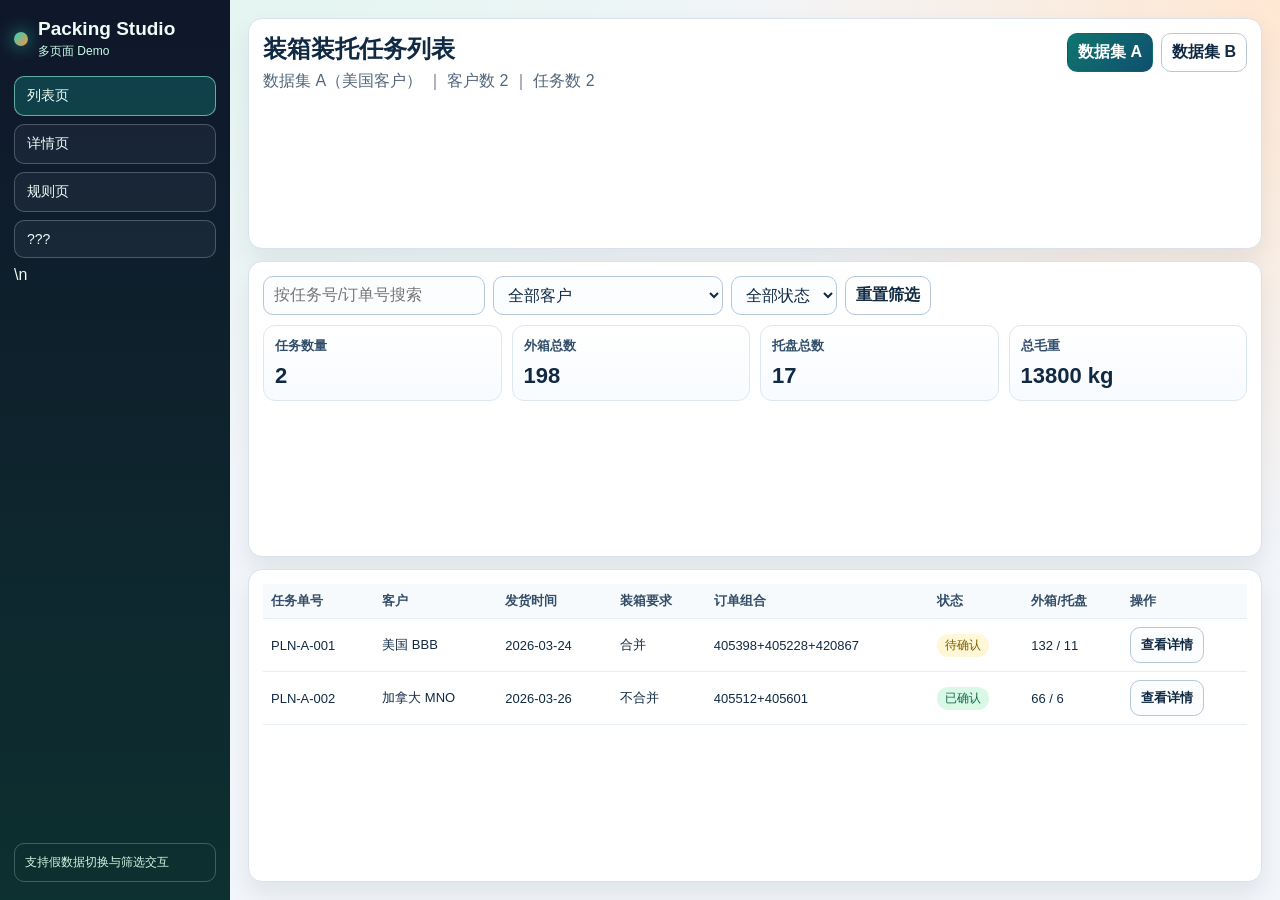
==== demo/list.html @ 4983750c "Initial commit: project files" ====
﻿<!doctype html>
<html lang="zh-CN">
<head>
  <meta charset="UTF-8">
  <meta name="viewport" content="width=device-width, initial-scale=1.0">
  <title>任务列表 - Demo</title>
  <link rel="stylesheet" href="./app.css">
</head>
<body>
  <div class="shell">
    <aside class="sidebar">
      <div class="brand">
        <span class="brand-dot"></span>
        <div>
          <h1>Packing Studio</h1>
          <p>多页面 Demo</p>
        </div>
      </div>
      <nav class="nav">
        <a class="active" href="./list.html">列表页</a>
        <a href="./detail.html">详情页</a>
        <a href="./rules.html">规则页</a>
              <a href="./overview.html">???</a>\n      </nav>
      <div class="sidebar-foot">支持假数据切换与筛选交互</div>
    </aside>

    <main class="main">
      <section class="card top">
        <div>
          <h2>装箱装托任务列表</h2>
          <p id="datasetName">-</p>
        </div>
        <div class="toolbar" id="datasetSwitch"></div>
      </section>

      <section class="card">
        <div class="row" style="margin-bottom:10px;">
          <input id="keywordInput" placeholder="按任务号/订单号搜索" />
          <select id="customerFilter"></select>
          <select id="statusFilter">
            <option value="">全部状态</option>
            <option value="草稿">草稿</option>
            <option value="待确认">待确认</option>
            <option value="已确认">已确认</option>
          </select>
          <button class="ghost" id="resetFilters">重置筛选</button>
        </div>
        <div class="kpis" id="listKpis"></div>
      </section>

      <section class="card">
        <table>
          <thead>
            <tr>
              <th>任务单号</th>
              <th>客户</th>
              <th>发货时间</th>
              <th>装箱要求</th>
              <th>订单组合</th>
              <th>状态</th>
              <th>外箱/托盘</th>
              <th>操作</th>
            </tr>
          </thead>
          <tbody id="planTable"></tbody>
        </table>
        <div id="planEmpty" class="empty" style="display:none; margin-top:12px;">没有匹配数据</div>
      </section>
    </main>
  </div>

  <div class="toast" id="toast">Demo 交互：仅前端假数据</div>
  <script src="./shared-data.js"></script>
  <script src="./list.js"></script>
</body>
</html>
---- demo/app.css ----
﻿:root {
  --bg: #f2f5f9;
  --paper: #ffffff;
  --ink: #102a43;
  --muted: #52657a;
  --line: #d9e2ec;
  --brand: #0f766e;
  --brand-2: #b45309;
  --ok: #1f9d55;
  --warn: #b7791f;
  --bad: #c53030;
  --shadow: 0 12px 24px rgba(16, 42, 67, 0.08);
}

* {
  box-sizing: border-box;
}

body {
  margin: 0;
  font-family: "Microsoft YaHei", "PingFang SC", "Segoe UI", sans-serif;
  color: var(--ink);
  background:
    radial-gradient(circle at 15% -20%, #dff5ee, transparent 42%),
    radial-gradient(circle at 100% 0%, #ffe7d2, transparent 35%),
    var(--bg);
}

a {
  color: inherit;
  text-decoration: none;
}

.shell {
  min-height: 100vh;
  display: grid;
  grid-template-columns: 230px 1fr;
}

.sidebar {
  background: linear-gradient(180deg, #0f172a 0%, #0d3030 100%);
  color: #effcf7;
  padding: 18px 14px;
  display: flex;
  flex-direction: column;
  gap: 16px;
}

.brand {
  display: flex;
  align-items: center;
  gap: 10px;
}

.brand-dot {
  width: 14px;
  height: 14px;
  border-radius: 50%;
  background: linear-gradient(135deg, #2dd4bf, #fb923c);
  box-shadow: 0 0 18px rgba(45, 212, 191, 0.75);
}

.brand h1 {
  margin: 0;
  font-size: 19px;
}

.brand p {
  margin: 3px 0 0;
  font-size: 12px;
  color: #c9ffe9;
}

.nav {
  display: grid;
  gap: 8px;
}

.nav a {
  border: 1px solid rgba(226, 232, 240, 0.25);
  padding: 10px 12px;
  border-radius: 10px;
  font-size: 14px;
  background: rgba(148, 163, 184, 0.08);
}

.nav a.active,
.nav a:hover {
  background: rgba(20, 184, 166, 0.25);
  border-color: rgba(153, 246, 228, 0.6);
}

.sidebar-foot {
  margin-top: auto;
  border: 1px solid rgba(226, 232, 240, 0.25);
  border-radius: 10px;
  padding: 10px;
  color: #d1fae5;
  font-size: 12px;
}

.main {
  padding: 18px;
  display: grid;
  gap: 12px;
}

.card {
  background: var(--paper);
  border: 1px solid var(--line);
  border-radius: 14px;
  box-shadow: var(--shadow);
  padding: 14px;
}

.top {
  display: flex;
  align-items: flex-start;
  justify-content: space-between;
  gap: 12px;
}

.top h2 {
  margin: 0;
  font-size: 24px;
}

.top p {
  margin: 6px 0 0;
  color: var(--muted);
}

.toolbar,
.row {
  display: flex;
  flex-wrap: wrap;
  gap: 8px;
}

button,
select,
input {
  border: 1px solid #b7c7d8;
  border-radius: 10px;
  padding: 8px 10px;
  background: #fcfdff;
  font: inherit;
  color: #102a43;
}

button {
  cursor: pointer;
  font-weight: 600;
}

button:hover {
  background: #eef4fb;
}

button.primary {
  background: linear-gradient(135deg, var(--brand), #0f4f6f);
  color: #fff;
  border-color: transparent;
}

button.ghost {
  background: #fff;
}

.kpis {
  display: grid;
  grid-template-columns: repeat(4, minmax(130px, 1fr));
  gap: 10px;
}

.kpi {
  border: 1px solid #dce7f2;
  border-radius: 12px;
  padding: 11px;
  background: linear-gradient(180deg, #fff, #f8fbff);
}

.kpi h4 {
  margin: 0;
  color: #304e6b;
  font-size: 13px;
}

.kpi p {
  margin: 8px 0 0;
  font-size: 22px;
  font-weight: 700;
}

.grid-2 {
  display: grid;
  grid-template-columns: 1fr 1fr;
  gap: 10px;
}

.grid-3 {
  display: grid;
  grid-template-columns: repeat(3, minmax(180px, 1fr));
  gap: 10px;
}

table {
  width: 100%;
  border-collapse: collapse;
  font-size: 13px;
}

th,
td {
  border-bottom: 1px solid #e6edf3;
  padding: 8px;
  text-align: left;
}

th {
  background: #f7fafc;
  color: #334e68;
}

.status {
  display: inline-block;
  border-radius: 99px;
  padding: 3px 8px;
  font-size: 12px;
}

.status.pending { background: #fff7d6; color: #7b5b00; }
.status.done { background: #d9f8e5; color: #0e6d3c; }
.status.draft { background: #e4ecf5; color: #334e68; }

.solution {
  border: 1px solid #dce7f2;
  border-radius: 12px;
  padding: 10px;
  background: #fbfdff;
}

.solution h4 {
  margin: 0 0 6px;
}

.viewer-wrap {
  display: grid;
  grid-template-columns: minmax(420px, 1fr) 280px;
  gap: 10px;
}

.viewer {
  min-height: 430px;
  border: 1px solid #dce7f2;
  border-radius: 12px;
  overflow: hidden;
  background:
    radial-gradient(circle at 15% 10%, rgba(15, 118, 110, 0.14), transparent 45%),
    radial-gradient(circle at 92% 0, rgba(180, 83, 9, 0.12), transparent 38%),
    #f3f8ff;
}

.legend {
  border: 1px solid #dce7f2;
  border-radius: 12px;
  padding: 10px;
  background: #fcfdff;
  font-size: 13px;
  color: #334e68;
}

.legend h4 {
  margin: 2px 0 8px;
  font-size: 14px;
}

.legend ul {
  margin: 0 0 12px;
  padding-left: 18px;
  line-height: 1.7;
}

.badge {
  display: inline-block;
  padding: 3px 8px;
  border-radius: 99px;
  background: #d1fae5;
  color: #0c5e50;
  font-size: 12px;
}

.empty {
  padding: 22px;
  text-align: center;
  color: var(--muted);
  border: 1px dashed #c3d3e2;
  border-radius: 12px;
}

.toast {
  position: fixed;
  right: 18px;
  bottom: 18px;
  background: #0f172a;
  color: #effcf7;
  border-radius: 10px;
  padding: 9px 12px;
  opacity: 0;
  transform: translateY(10px);
  pointer-events: none;
  transition: all .2s ease;
  font-size: 13px;
}

.toast.show {
  opacity: 1;
  transform: translateY(0);
}

@media (max-width: 1180px) {
  .kpis,
  .grid-2,
  .grid-3,
  .viewer-wrap {
    grid-template-columns: 1fr;
  }
}

@media (max-width: 900px) {
  .shell {
    grid-template-columns: 1fr;
  }

  .nav {
    grid-template-columns: repeat(3, minmax(92px, 1fr));
  }
}
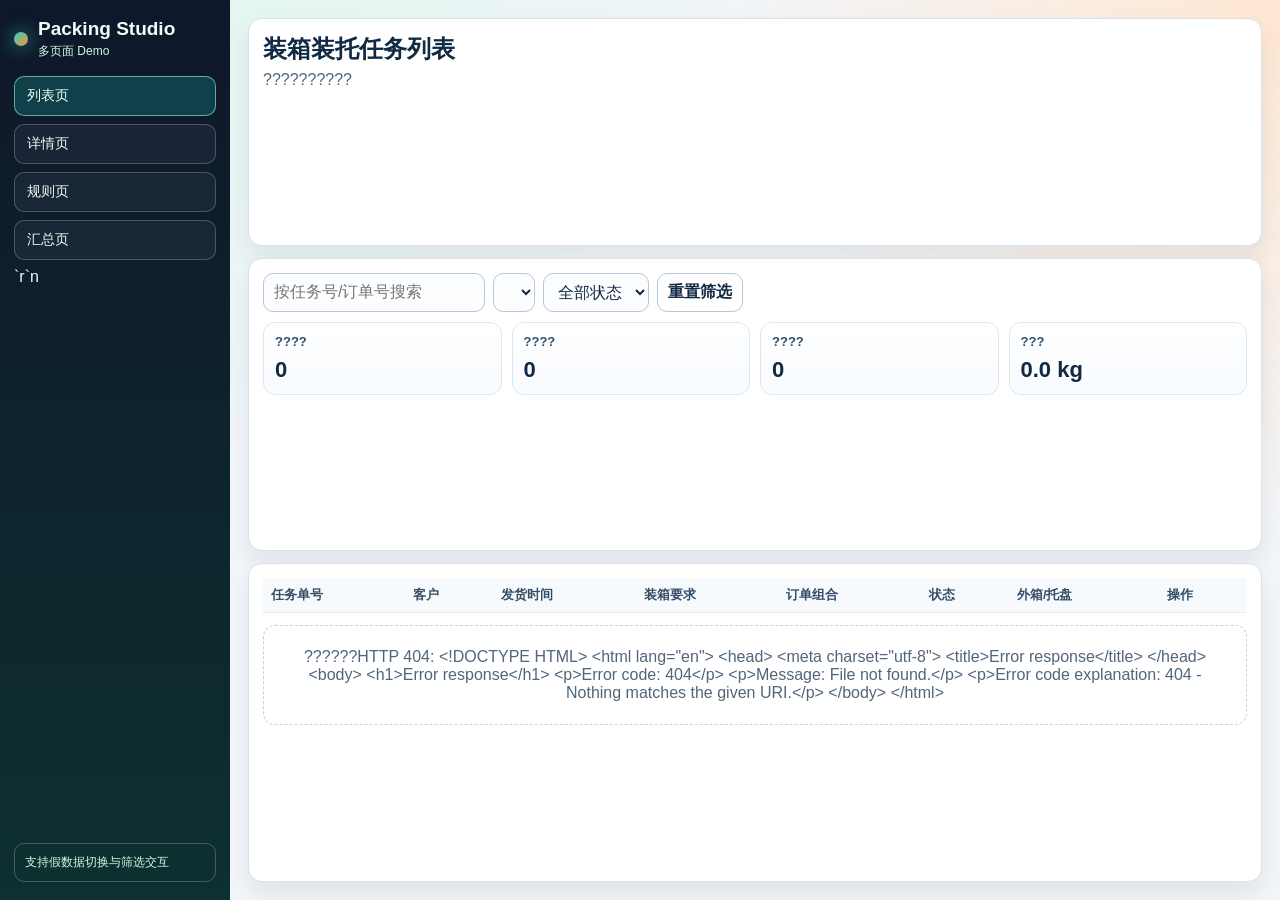
==== commit 3358321e: "feat(demo): wire list/detail/rules pages to real plan and rule APIs" ====
--- a/demo/list.html
+++ b/demo/list.html
@@ -1,4 +1,4 @@
-﻿<!doctype html>
+<!doctype html>
 <html lang="zh-CN">
 <head>
   <meta charset="UTF-8">
@@ -20,7 +20,7 @@
         <a class="active" href="./list.html">列表页</a>
         <a href="./detail.html">详情页</a>
         <a href="./rules.html">规则页</a>
-              <a href="./overview.html">???</a>\n      </nav>
+        <a href="./overview.html">汇总页</a>`r`n      </nav>
       <div class="sidebar-foot">支持假数据切换与筛选交互</div>
     </aside>
 
@@ -75,3 +75,4 @@
 </body>
 </html>
 
+
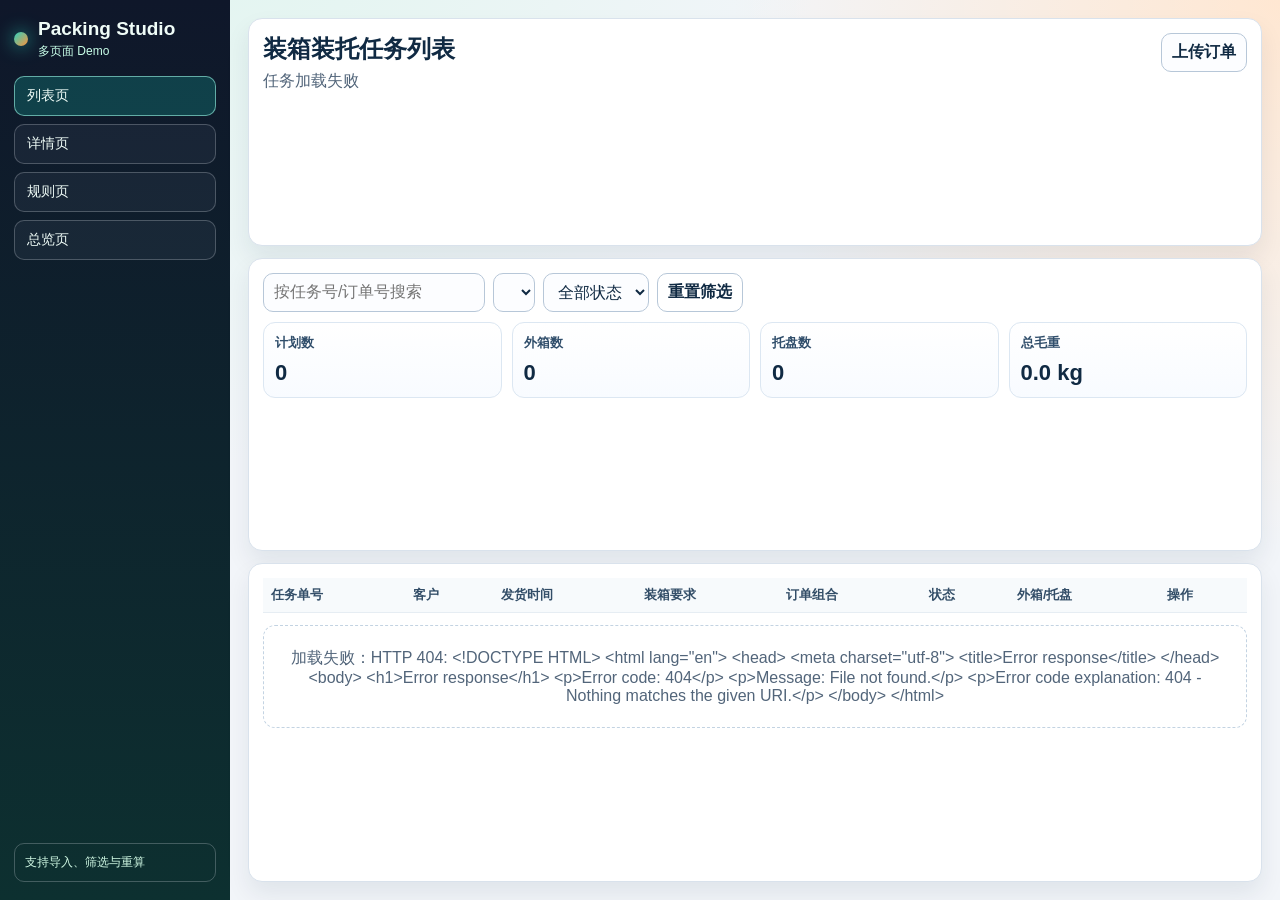
==== commit 9fb28877: "feat(plan): 缺失数据标记、详情补录并支持重新计算" ====
--- a/demo/list.html
+++ b/demo/list.html
@@ -1,4 +1,4 @@
-<!doctype html>
+﻿<!doctype html>
 <html lang="zh-CN">
 <head>
   <meta charset="UTF-8">
@@ -20,8 +20,9 @@
         <a class="active" href="./list.html">列表页</a>
         <a href="./detail.html">详情页</a>
         <a href="./rules.html">规则页</a>
-        <a href="./overview.html">汇总页</a>`r`n      </nav>
-      <div class="sidebar-foot">支持假数据切换与筛选交互</div>
+        <a href="./overview.html">总览页</a>
+      </nav>
+      <div class="sidebar-foot">支持导入、筛选与重算</div>
     </aside>
 
     <main class="main">
@@ -30,7 +31,10 @@
           <h2>装箱装托任务列表</h2>
           <p id="datasetName">-</p>
         </div>
-        <div class="toolbar" id="datasetSwitch"></div>
+        <div class="toolbar" id="datasetSwitch">
+          <button id="uploadOrdersBtn">上传订单</button>
+          <input id="uploadOrdersFile" type="file" accept=".xlsx" style="display:none;" />
+        </div>
       </section>
 
       <section class="card">
@@ -39,9 +43,10 @@
           <select id="customerFilter"></select>
           <select id="statusFilter">
             <option value="">全部状态</option>
-            <option value="草稿">草稿</option>
-            <option value="待确认">待确认</option>
-            <option value="已确认">已确认</option>
+            <option value="MISSING_DATA">缺少数据</option>
+            <option value="DRAFT">草稿</option>
+            <option value="PENDING_CONFIRM">待确认</option>
+            <option value="CONFIRMED">已确认</option>
           </select>
           <button class="ghost" id="resetFilters">重置筛选</button>
         </div>
@@ -69,10 +74,8 @@
     </main>
   </div>
 
-  <div class="toast" id="toast">Demo 交互：仅前端假数据</div>
+  <div class="toast" id="toast">提示</div>
   <script src="./shared-data.js"></script>
   <script src="./list.js"></script>
 </body>
 </html>
-
-
--- a/demo/app.css
+++ b/demo/app.css
@@ -210,6 +210,50 @@
   font-size: 13px;
 }
 
+.plan-table-wrap {
+  display: grid;
+  gap: 10px;
+}
+
+.plan-table-block {
+  border: 1px solid #dce7f2;
+  border-radius: 12px;
+  background: #fbfdff;
+}
+
+.plan-table-head {
+  padding: 10px 12px;
+  border-bottom: 1px solid #e6edf3;
+  display: flex;
+  justify-content: space-between;
+  align-items: center;
+}
+
+.plan-table-head h4 {
+  margin: 0;
+}
+
+.plan-table-head p {
+  margin: 0;
+  color: #52657a;
+  font-size: 12px;
+}
+
+.plan-table-scroll {
+  overflow: auto;
+  max-height: 290px;
+}
+
+.plan-table-wrap table {
+  min-width: 760px;
+}
+
+.summary-row td {
+  background: #eef6ff;
+  color: #0f4f6f;
+  font-weight: 700;
+}
+
 th,
 td {
   border-bottom: 1px solid #e6edf3;
@@ -232,16 +276,29 @@
 .status.pending { background: #fff7d6; color: #7b5b00; }
 .status.done { background: #d9f8e5; color: #0e6d3c; }
 .status.draft { background: #e4ecf5; color: #334e68; }
+.status.bad { background: #fee2e2; color: #b91c1c; }
+
+.missing-row-input {
+  width: 100%;
+  min-width: 90px;
+}
 
 .solution {
   border: 1px solid #dce7f2;
   border-radius: 12px;
   padding: 10px;
   background: #fbfdff;
+  cursor: pointer;
 }
 
 .solution h4 {
   margin: 0 0 6px;
+}
+
+.solution.active {
+  border-color: #0f766e;
+  background: #eefcf8;
+  box-shadow: 0 0 0 1px rgba(15, 118, 110, 0.18) inset;
 }
 
 .viewer-wrap {
@@ -279,6 +336,55 @@
   margin: 0 0 12px;
   padding-left: 18px;
   line-height: 1.7;
+}
+
+.legend p {
+  margin: 0;
+  color: #3e556b;
+  line-height: 1.6;
+}
+
+.viewer-filters {
+  margin-top: 12px;
+  display: grid;
+  gap: 6px;
+}
+
+.viewer-filters label {
+  font-size: 12px;
+  color: #475569;
+}
+
+.viewer-filters select {
+  width: 100%;
+  border: 1px solid #cbd5e1;
+  border-radius: 8px;
+  background: #ffffff;
+  padding: 7px 9px;
+  color: #1e293b;
+  font-size: 13px;
+}
+
+.quick-scale-row {
+  display: grid;
+  grid-template-columns: repeat(4, minmax(0, 1fr));
+  gap: 6px;
+}
+
+.quick-scale-btn {
+  padding: 6px 8px;
+  border-radius: 8px;
+  border: 1px solid #cbd5e1;
+  font-size: 12px;
+  font-weight: 600;
+  background: #f8fbff;
+  color: #1e293b;
+}
+
+.quick-scale-btn.active {
+  border-color: #0f766e;
+  background: #e6fffb;
+  color: #0f766e;
 }
 
 .badge {
